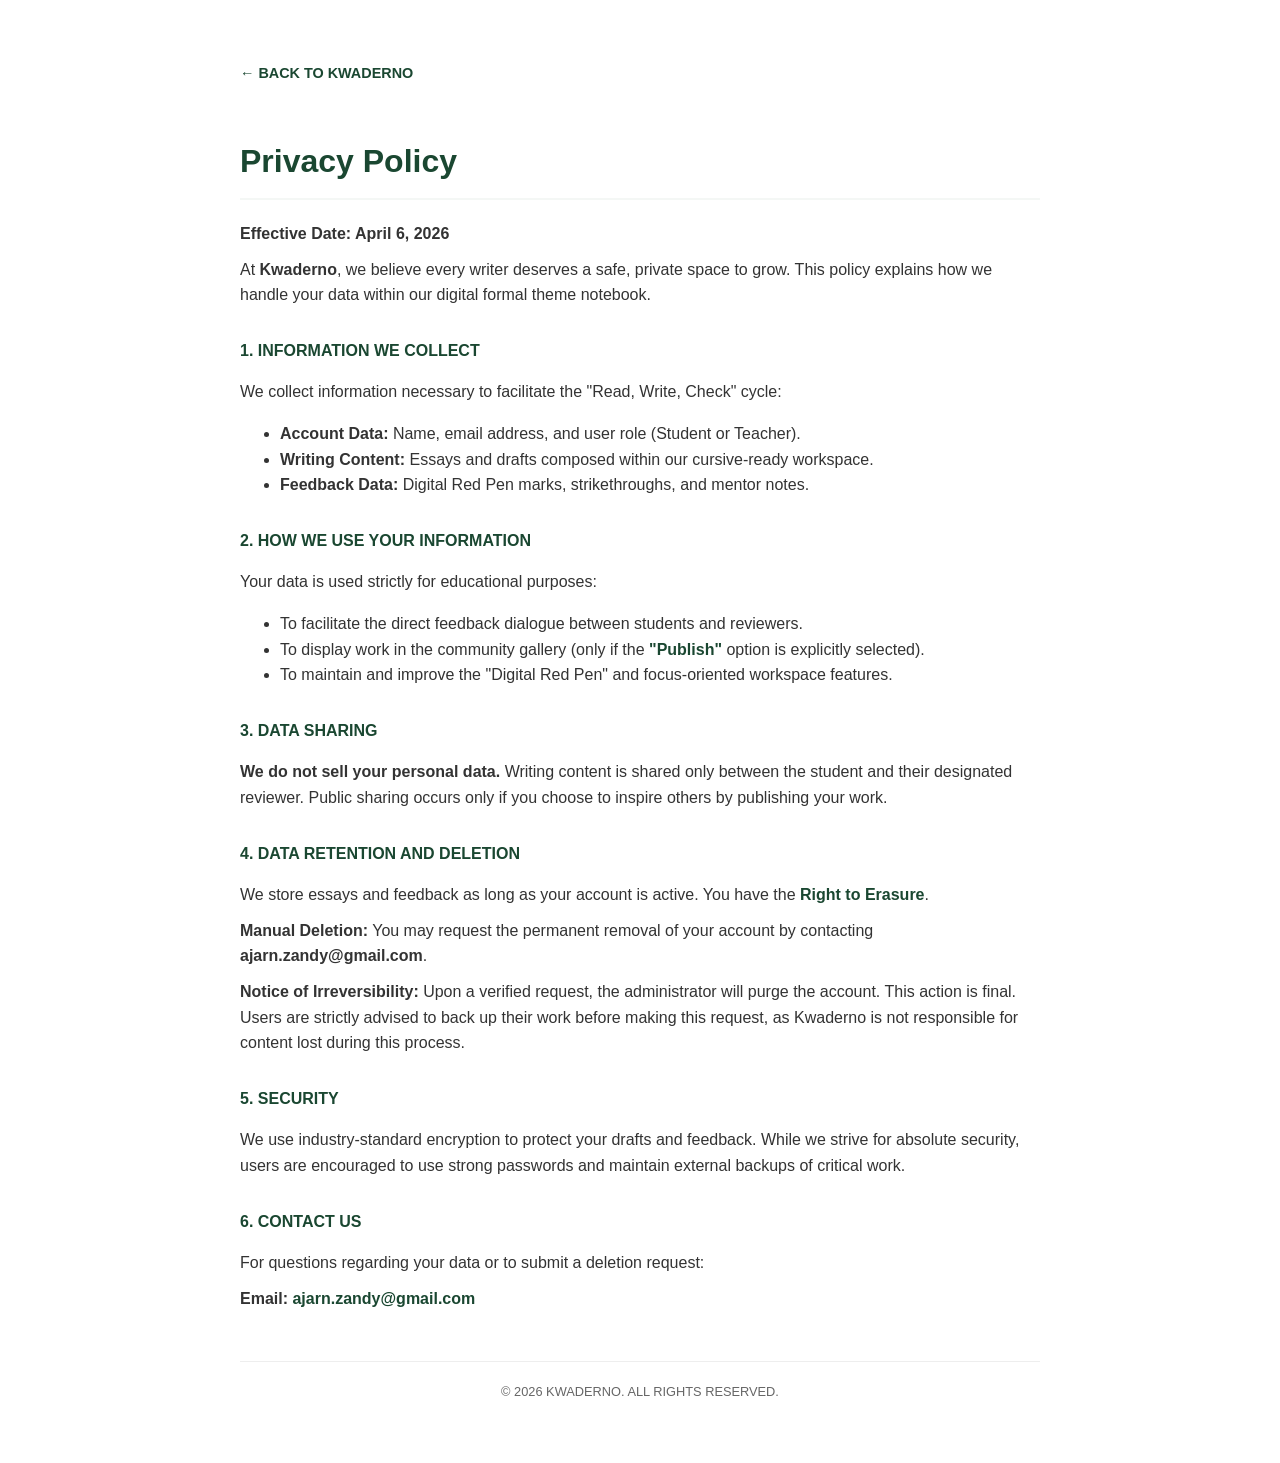
==== privacy.html @ 2a933771 "Add files via upload" ====
<!DOCTYPE html>
<html lang="en">
<head>
    <meta charset="UTF-8">
    <meta name="viewport" content="width=device-width, initial-scale=1.0">
    <title>Privacy Policy - Kwaderno</title>
    <style>
        :root {
            --deep-green: #1a4731;
            --muted: #666;
            --bg: #f4f7f5;
        }
        body { 
            font-family: Arial, sans-serif; 
            line-height: 1.6; 
            color: #333; 
            max-width: 800px; 
            margin: 60px auto; 
            padding: 0 20px; 
            background-color: #fff;
        }
        h1 { color: var(--deep-green); border-bottom: 2px solid var(--bg); padding-bottom: 10px; }
        h3 { margin-top: 30px; color: var(--deep-green); text-transform: uppercase; font-size: 1rem; }
        p { margin: 10px 0; }
        .back-link { 
            display: inline-block; 
            margin-bottom: 30px; 
            color: var(--deep-green); 
            text-decoration: none; 
            font-weight: bold; 
            font-size: 0.9rem;
        }
        .back-link:hover { text-decoration: underline; }
        footer { 
            margin-top: 50px; 
            padding-top: 20px; 
            border-top: 1px solid #eee; 
            font-size: 0.8rem; 
            color: var(--muted); 
            text-align: center;
        }
        .highlight { color: var(--deep-green); font-weight: bold; }
    </style>
</head>
<body>

    <a href="index.html" class="back-link">← BACK TO KWADERNO</a>

    <h1>Privacy Policy</h1>
    <p><strong>Effective Date: April 6, 2026</strong></p>
    <p>At <strong>Kwaderno</strong>, we believe every writer deserves a safe, private space to grow. This policy explains how we handle your data within our digital formal theme notebook.</p>

    <h3>1. Information We Collect</h3>
    <p>We collect information necessary to facilitate the "Read, Write, Check" cycle:</p>
    <ul>
        <li><strong>Account Data:</strong> Name, email address, and user role (Student or Teacher).</li>
        <li><strong>Writing Content:</strong> Essays and drafts composed within our cursive-ready workspace.</li>
        <li><strong>Feedback Data:</strong> Digital Red Pen marks, strikethroughs, and mentor notes.</li>
    </ul>

    <h3>2. How We Use Your Information</h3>
    <p>Your data is used strictly for educational purposes:</p>
    <ul>
        <li>To facilitate the direct feedback dialogue between students and reviewers.</li>
        <li>To display work in the community gallery (only if the <span class="highlight">"Publish"</span> option is explicitly selected).</li>
        <li>To maintain and improve the "Digital Red Pen" and focus-oriented workspace features.</li>
    </ul>

    <h3>3. Data Sharing</h3>
    <p><strong>We do not sell your personal data.</strong> Writing content is shared only between the student and their designated reviewer. Public sharing occurs only if you choose to inspire others by publishing your work.</p>

    <h3>4. Data Retention and Deletion</h3>
    <p>We store essays and feedback as long as your account is active. You have the <span class="highlight">Right to Erasure</span>.</p>
    <p><strong>Manual Deletion:</strong> You may request the permanent removal of your account by contacting <strong>ajarn.zandy@gmail.com</strong>. </p>
    <p><strong>Notice of Irreversibility:</strong> Upon a verified request, the administrator will purge the account. This action is final. Users are strictly advised to back up their work before making this request, as Kwaderno is not responsible for content lost during this process.</p>

    <h3>5. Security</h3>
    <p>We use industry-standard encryption to protect your drafts and feedback. While we strive for absolute security, users are encouraged to use strong passwords and maintain external backups of critical work.</p>

    <h3>6. Contact Us</h3>
    <p>For questions regarding your data or to submit a deletion request:</p>
    <p><strong>Email:</strong> <a href="mailto:ajarn.zandy@gmail.com" style="color: var(--deep-green); font-weight: bold; text-decoration: none;">ajarn.zandy@gmail.com</a></p>

    <footer>
        © 2026 KWADERNO. ALL RIGHTS RESERVED.
    </footer>

</body>
</html>
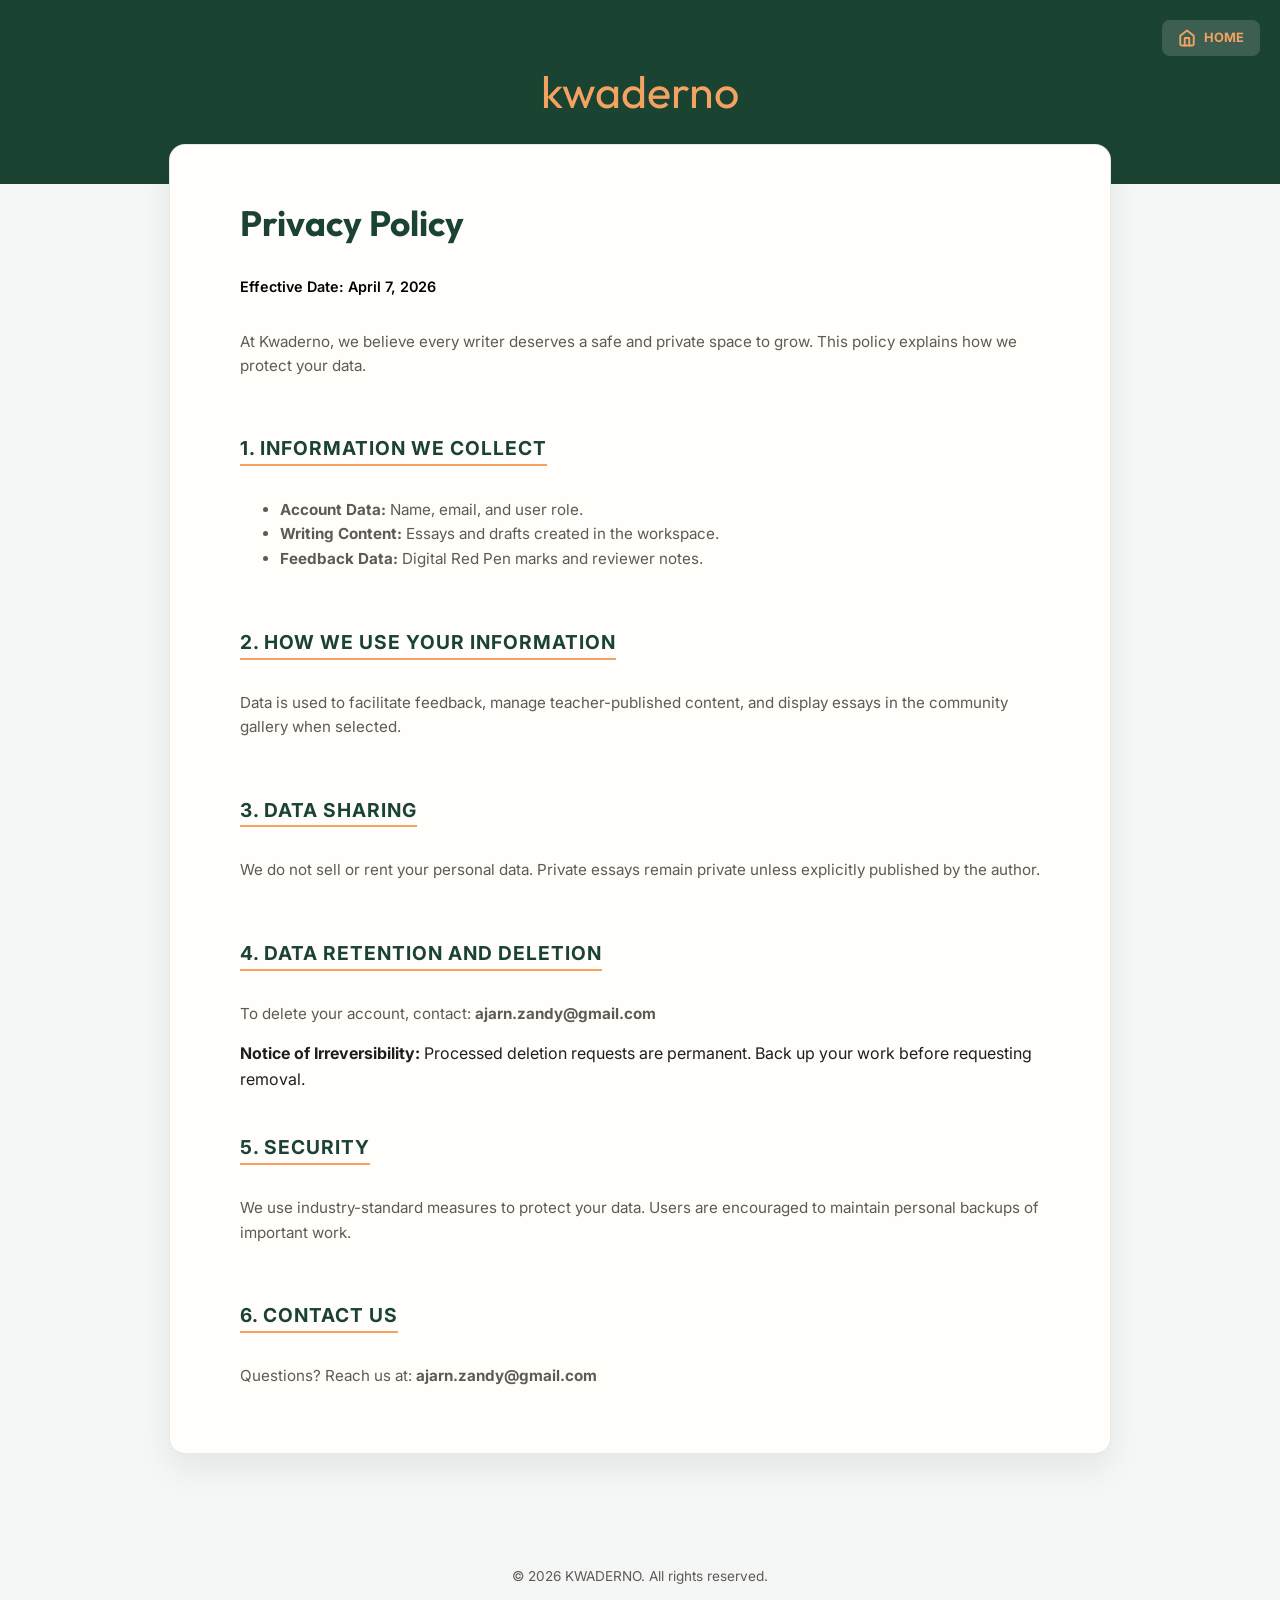
==== commit 1a69467b: "Add files via upload" ====
--- a/privacy.html
+++ b/privacy.html
@@ -3,87 +3,113 @@
 <head>
     <meta charset="UTF-8">
     <meta name="viewport" content="width=device-width, initial-scale=1.0">
-    <title>Privacy Policy - Kwaderno</title>
+    <title>Privacy Policy — Kwaderno</title>
+    <link href="https://fonts.googleapis.com/css2?family=Inter:wght@400;700;900&family=Outfit:wght@900&family=Lato:wght@400;700&display=swap" rel="stylesheet">
     <style>
         :root {
-            --deep-green: #1a4731;
-            --muted: #666;
-            --bg: #f4f7f5;
+            --deep-green: #1B4332;
+            --squash: #F4A261;
+            --paper: #fffefb;
+            --ink: #1f1f1f;
+            --muted: #5f5a54;
+            --border: rgba(27, 67, 50, 0.1);
         }
-        body { 
-            font-family: Arial, sans-serif; 
-            line-height: 1.6; 
-            color: #333; 
-            max-width: 800px; 
-            margin: 60px auto; 
-            padding: 0 20px; 
-            background-color: #fff;
+        body { margin: 0; font-family: 'Inter', sans-serif; background: #f4f7f5; color: var(--ink); line-height: 1.6; }
+        
+        header {
+            background: var(--deep-green);
+            color: white;
+            padding: 2.5rem 1rem;
+            text-align: center;
+            position: center; /* Needed for absolute positioning of home button */
         }
-        h1 { color: var(--deep-green); border-bottom: 2px solid var(--bg); padding-bottom: 10px; }
-        h3 { margin-top: 30px; color: var(--deep-green); text-transform: uppercase; font-size: 1rem; }
-        p { margin: 10px 0; }
-        .back-link { 
-            display: inline-block; 
-            margin-bottom: 30px; 
-            color: var(--deep-green); 
-            text-decoration: none; 
-            font-weight: bold; 
-            font-size: 0.9rem;
+
+        .nav-home {
+            position: absolute;
+            top: 20px;
+            right: 20px;
+            background: rgba(255,255,255,0.15);
+            border: 1px solid var(--squash)(255,255,255,0.3);
+            color: var(--squash);
+            padding: 8px 16px;
+            border-radius: 8px;
+            font-size: 0.8rem;
+            font-weight: 700;
+            text-decoration: none;
+            display: flex;
+            align-items: center;
+            gap: 8px;
+            transition: 0.2s;
         }
-        .back-link:hover { text-decoration: underline; }
-        footer { 
-            margin-top: 50px; 
-            padding-top: 20px; 
-            border-top: 1px solid #eee; 
-            font-size: 0.8rem; 
-            color: var(--muted); 
-            text-align: center;
+        .nav-home:hover { background: rgba(255,255,255,0.25); transform: translateY(-2px); }
+
+        .brand {
+            font-family: 'Outfit', sans-serif;
+            font-size: 2.8rem;
+            text-transform: lowercase;
+            color: var(--squash);
+            margin: 1rem;
+            text-decoration: none;
+            display: inline-block;
         }
-        .highlight { color: var(--deep-green); font-weight: bold; }
+
+        .container {
+            max-width: 800px;
+            margin: -2.5rem auto 4rem auto;
+            background: var(--paper);
+            padding: 50px 70px;
+            border-radius: 16px;
+            box-shadow: 0 15px 35px rgba(0,0,0,0.07);
+            border: 1px solid var(--border);
+        }
+        h1 { color: var(--deep-green); font-family: 'Outfit', sans-serif; font-size: 2.2rem; margin-top: 0; }
+        h2 { color: var(--deep-green); border-bottom: 2px solid var(--squash); display: inline-block; margin-top: 2.5rem; font-size: 1.2rem; text-transform: uppercase; letter-spacing: 1px; }
+        p, li { color: var(--muted); font-size: 0.95rem; }
+        .last-updated { color: black; font-weight: 600; display: block; margin-bottom: 2rem; font-size: 0.9rem; }
+        footer { text-align: center; padding: 3rem; font-size: 0.85rem; color: var(--muted); }
+        @media (max-width: 768px) { .container { margin: 1rem; padding: 30px; } .nav-home span { display: none; } }
     </style>
 </head>
 <body>
+    <header>
+        <a href="index.html" class="nav-home">
+            <svg xmlns="http://www.w3.org/2000/svg" width="18" height="18" viewBox="0 0 24 24" fill="none" stroke="currentColor" stroke-width="2.5" stroke-linecap="round" stroke-linejoin="round"><path d="m3 9 9-7 9 7v11a2 2 0 0 1-2 2H5a2 2 0 0 1-2-2z"/><polyline points="9 22 9 12 15 12 15 22"/></svg>
+            <span>HOME</span>
+        </a>
+        <a href="index.html" class="brand">kwaderno</a>
+    </header>
+    <div class="container">
+        <h1>Privacy Policy</h1>
+        <span class="last-updated">Effective Date: April 7, 2026</span>
+        
+        <p>At Kwaderno, we believe every writer deserves a safe and private space to grow. This policy explains how we protect your data.</p>
 
-    <a href="index.html" class="back-link">← BACK TO KWADERNO</a>
+        <h2>1. Information We Collect</h2>
+        <ul>
+            <li><strong>Account Data:</strong> Name, email, and user role.</li>
+            <li><strong>Writing Content:</strong> Essays and drafts created in the workspace.</li>
+            <li><strong>Feedback Data:</strong> Digital Red Pen marks and reviewer notes.</li>
+        </ul>
 
-    <h1>Privacy Policy</h1>
-    <p><strong>Effective Date: April 6, 2026</strong></p>
-    <p>At <strong>Kwaderno</strong>, we believe every writer deserves a safe, private space to grow. This policy explains how we handle your data within our digital formal theme notebook.</p>
+        <h2>2. How We Use Your Information</h2>
+        <p>Data is used to facilitate feedback, manage teacher-published content, and display essays in the community gallery when selected.</p>
 
-    <h3>1. Information We Collect</h3>
-    <p>We collect information necessary to facilitate the "Read, Write, Check" cycle:</p>
-    <ul>
-        <li><strong>Account Data:</strong> Name, email address, and user role (Student or Teacher).</li>
-        <li><strong>Writing Content:</strong> Essays and drafts composed within our cursive-ready workspace.</li>
-        <li><strong>Feedback Data:</strong> Digital Red Pen marks, strikethroughs, and mentor notes.</li>
-    </ul>
+        <h2>3. Data Sharing</h2>
+        <p>We do not sell or rent your personal data. Private essays remain private unless explicitly published by the author.</p>
 
-    <h3>2. How We Use Your Information</h3>
-    <p>Your data is used strictly for educational purposes:</p>
-    <ul>
-        <li>To facilitate the direct feedback dialogue between students and reviewers.</li>
-        <li>To display work in the community gallery (only if the <span class="highlight">"Publish"</span> option is explicitly selected).</li>
-        <li>To maintain and improve the "Digital Red Pen" and focus-oriented workspace features.</li>
-    </ul>
+        <h2>4. Data Retention and Deletion</h2>
+        <p>To delete your account, contact: <strong>ajarn.zandy@gmail.com</strong></p>
+        <div class="warning-box">
+            <strong>Notice of Irreversibility:</strong>
+            Processed deletion requests are permanent. Back up your work before requesting removal.
+        </div>
 
-    <h3>3. Data Sharing</h3>
-    <p><strong>We do not sell your personal data.</strong> Writing content is shared only between the student and their designated reviewer. Public sharing occurs only if you choose to inspire others by publishing your work.</p>
+        <h2>5. Security</h2>
+        <p>We use industry-standard measures to protect your data. Users are encouraged to maintain personal backups of important work.</p>
 
-    <h3>4. Data Retention and Deletion</h3>
-    <p>We store essays and feedback as long as your account is active. You have the <span class="highlight">Right to Erasure</span>.</p>
-    <p><strong>Manual Deletion:</strong> You may request the permanent removal of your account by contacting <strong>ajarn.zandy@gmail.com</strong>. </p>
-    <p><strong>Notice of Irreversibility:</strong> Upon a verified request, the administrator will purge the account. This action is final. Users are strictly advised to back up their work before making this request, as Kwaderno is not responsible for content lost during this process.</p>
-
-    <h3>5. Security</h3>
-    <p>We use industry-standard encryption to protect your drafts and feedback. While we strive for absolute security, users are encouraged to use strong passwords and maintain external backups of critical work.</p>
-
-    <h3>6. Contact Us</h3>
-    <p>For questions regarding your data or to submit a deletion request:</p>
-    <p><strong>Email:</strong> <a href="mailto:ajarn.zandy@gmail.com" style="color: var(--deep-green); font-weight: bold; text-decoration: none;">ajarn.zandy@gmail.com</a></p>
-
-    <footer>
-        © 2026 KWADERNO. ALL RIGHTS RESERVED.
-    </footer>
-
+        <h2>6. Contact Us</h2>
+        <p>Questions? Reach us at: <strong>ajarn.zandy@gmail.com</strong></p>
+    </div>
+    <footer>© 2026 KWADERNO. All rights reserved.</footer>
 </body>
 </html>
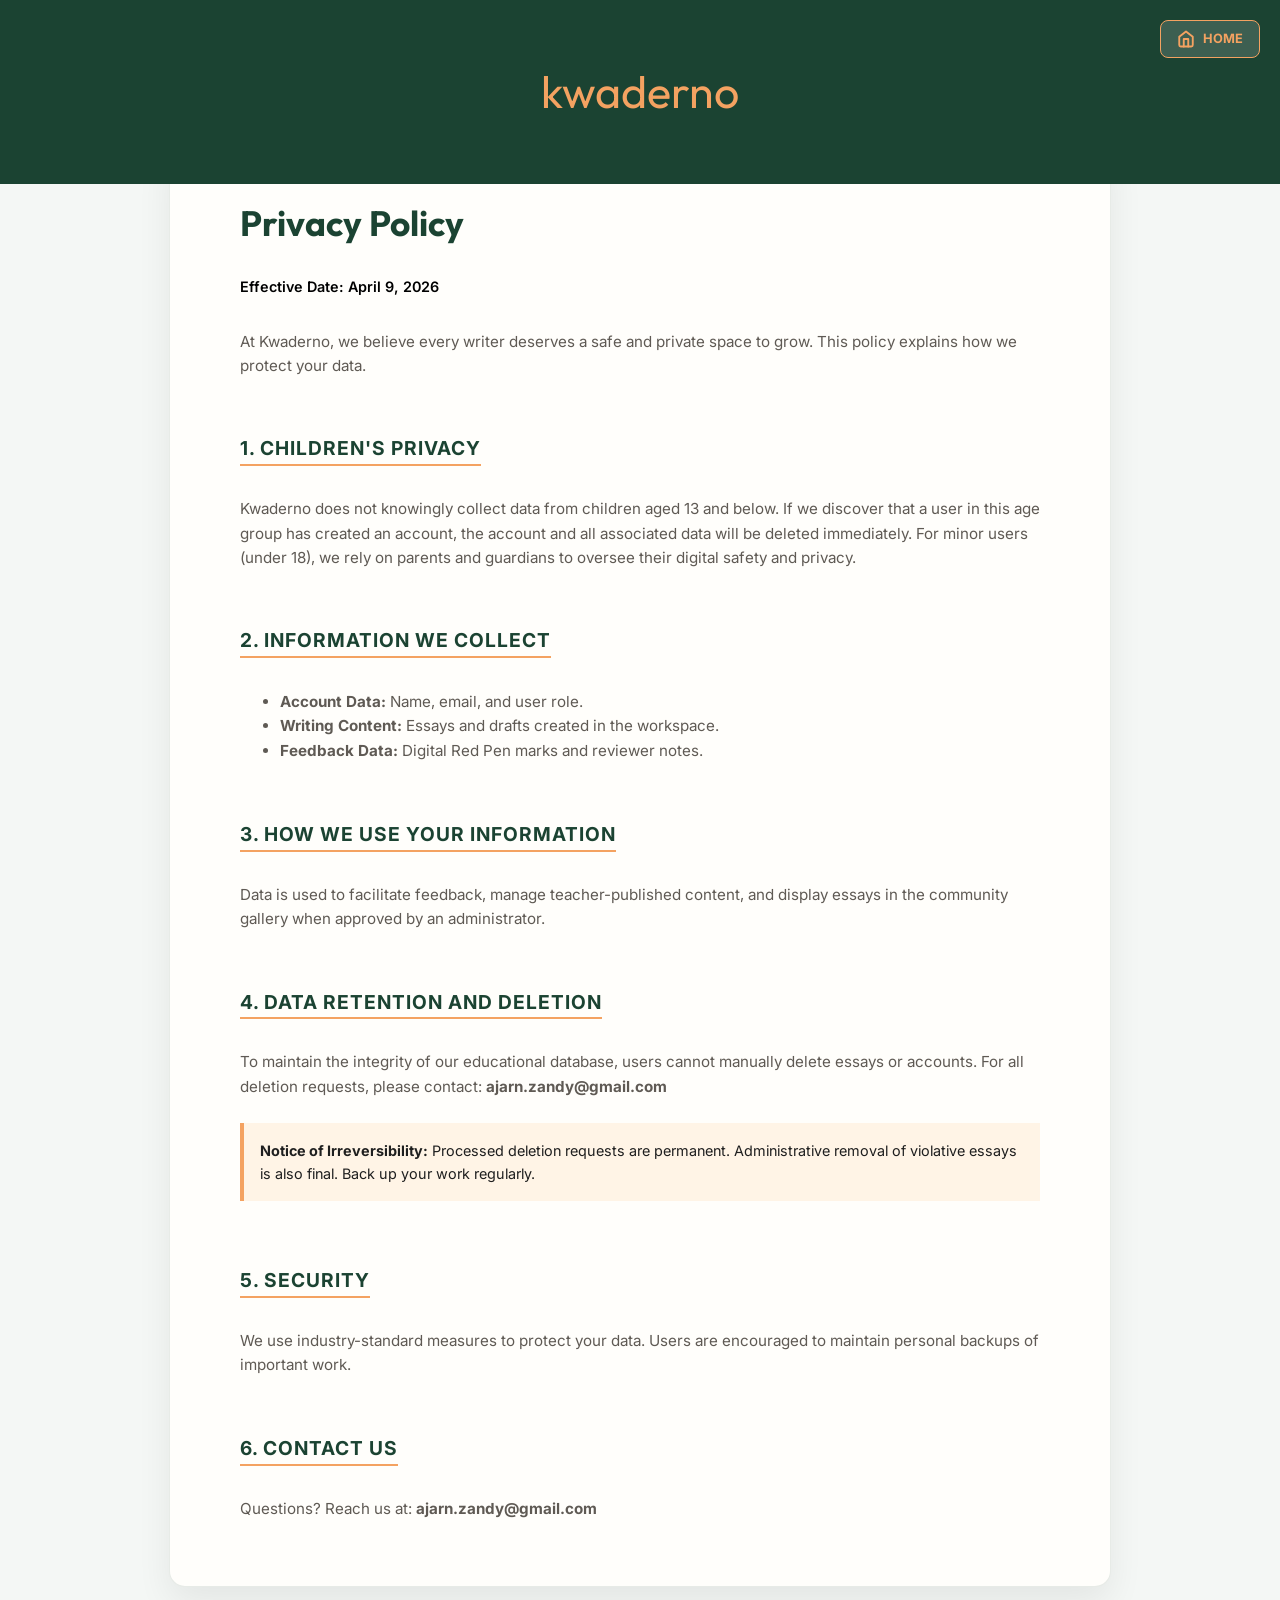
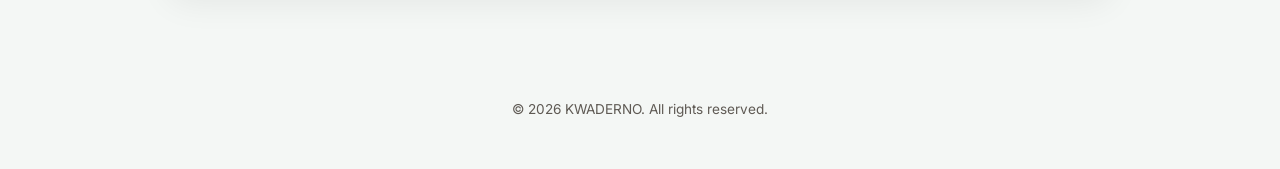
==== commit d6a28bbe: "Add files via upload" ====
--- a/privacy.html
+++ b/privacy.html
@@ -15,57 +15,16 @@
             --border: rgba(27, 67, 50, 0.1);
         }
         body { margin: 0; font-family: 'Inter', sans-serif; background: #f4f7f5; color: var(--ink); line-height: 1.6; }
-        
-        header {
-            background: var(--deep-green);
-            color: white;
-            padding: 2.5rem 1rem;
-            text-align: center;
-            position: center; /* Needed for absolute positioning of home button */
-        }
-
-        .nav-home {
-            position: absolute;
-            top: 20px;
-            right: 20px;
-            background: rgba(255,255,255,0.15);
-            border: 1px solid var(--squash)(255,255,255,0.3);
-            color: var(--squash);
-            padding: 8px 16px;
-            border-radius: 8px;
-            font-size: 0.8rem;
-            font-weight: 700;
-            text-decoration: none;
-            display: flex;
-            align-items: center;
-            gap: 8px;
-            transition: 0.2s;
-        }
+        header { background: var(--deep-green); color: white; padding: 2.5rem 1rem; text-align: center; position: relative; }
+        .nav-home { position: absolute; top: 20px; right: 20px; background: rgba(255,255,255,0.15); border: 1px solid var(--squash); color: var(--squash); padding: 8px 16px; border-radius: 8px; font-size: 0.8rem; font-weight: 700; text-decoration: none; display: flex; align-items: center; gap: 8px; transition: 0.2s; }
         .nav-home:hover { background: rgba(255,255,255,0.25); transform: translateY(-2px); }
-
-        .brand {
-            font-family: 'Outfit', sans-serif;
-            font-size: 2.8rem;
-            text-transform: lowercase;
-            color: var(--squash);
-            margin: 1rem;
-            text-decoration: none;
-            display: inline-block;
-        }
-
-        .container {
-            max-width: 800px;
-            margin: -2.5rem auto 4rem auto;
-            background: var(--paper);
-            padding: 50px 70px;
-            border-radius: 16px;
-            box-shadow: 0 15px 35px rgba(0,0,0,0.07);
-            border: 1px solid var(--border);
-        }
+        .brand { font-family: 'Outfit', sans-serif; font-size: 2.8rem; text-transform: lowercase; color: var(--squash); margin: 1rem; text-decoration: none; display: inline-block; }
+        .container { max-width: 800px; margin: -2.5rem auto 4rem auto; background: var(--paper); padding: 50px 70px; border-radius: 16px; box-shadow: 0 15px 35px rgba(0,0,0,0.07); border: 1px solid var(--border); }
         h1 { color: var(--deep-green); font-family: 'Outfit', sans-serif; font-size: 2.2rem; margin-top: 0; }
         h2 { color: var(--deep-green); border-bottom: 2px solid var(--squash); display: inline-block; margin-top: 2.5rem; font-size: 1.2rem; text-transform: uppercase; letter-spacing: 1px; }
         p, li { color: var(--muted); font-size: 0.95rem; }
         .last-updated { color: black; font-weight: 600; display: block; margin-bottom: 2rem; font-size: 0.9rem; }
+        .warning-box { background: #fff4e6; border-left: 4px solid var(--squash); padding: 1rem; margin: 1.5rem 0; font-size: 0.9rem; }
         footer { text-align: center; padding: 3rem; font-size: 0.85rem; color: var(--muted); }
         @media (max-width: 768px) { .container { margin: 1rem; padding: 30px; } .nav-home span { display: none; } }
     </style>
@@ -80,28 +39,28 @@
     </header>
     <div class="container">
         <h1>Privacy Policy</h1>
-        <span class="last-updated">Effective Date: April 7, 2026</span>
-        
+        <span class="last-updated">Effective Date: April 9, 2026</span>
+                
         <p>At Kwaderno, we believe every writer deserves a safe and private space to grow. This policy explains how we protect your data.</p>
 
-        <h2>1. Information We Collect</h2>
+        <h2>1. Children's Privacy</h2>
+        <p>Kwaderno does not knowingly collect data from children aged 13 and below. If we discover that a user in this age group has created an account, the account and all associated data will be deleted immediately. For minor users (under 18), we rely on parents and guardians to oversee their digital safety and privacy.</p>
+
+        <h2>2. Information We Collect</h2>
         <ul>
             <li><strong>Account Data:</strong> Name, email, and user role.</li>
             <li><strong>Writing Content:</strong> Essays and drafts created in the workspace.</li>
             <li><strong>Feedback Data:</strong> Digital Red Pen marks and reviewer notes.</li>
         </ul>
 
-        <h2>2. How We Use Your Information</h2>
-        <p>Data is used to facilitate feedback, manage teacher-published content, and display essays in the community gallery when selected.</p>
-
-        <h2>3. Data Sharing</h2>
-        <p>We do not sell or rent your personal data. Private essays remain private unless explicitly published by the author.</p>
+        <h2>3. How We Use Your Information</h2>
+        <p>Data is used to facilitate feedback, manage teacher-published content, and display essays in the community gallery when approved by an administrator.</p>
 
         <h2>4. Data Retention and Deletion</h2>
-        <p>To delete your account, contact: <strong>ajarn.zandy@gmail.com</strong></p>
+        <p>To maintain the integrity of our educational database, users cannot manually delete essays or accounts. For all deletion requests, please contact: <strong>ajarn.zandy@gmail.com</strong></p>
         <div class="warning-box">
             <strong>Notice of Irreversibility:</strong>
-            Processed deletion requests are permanent. Back up your work before requesting removal.
+            Processed deletion requests are permanent. Administrative removal of violative essays is also final. Back up your work regularly.
         </div>
 
         <h2>5. Security</h2>
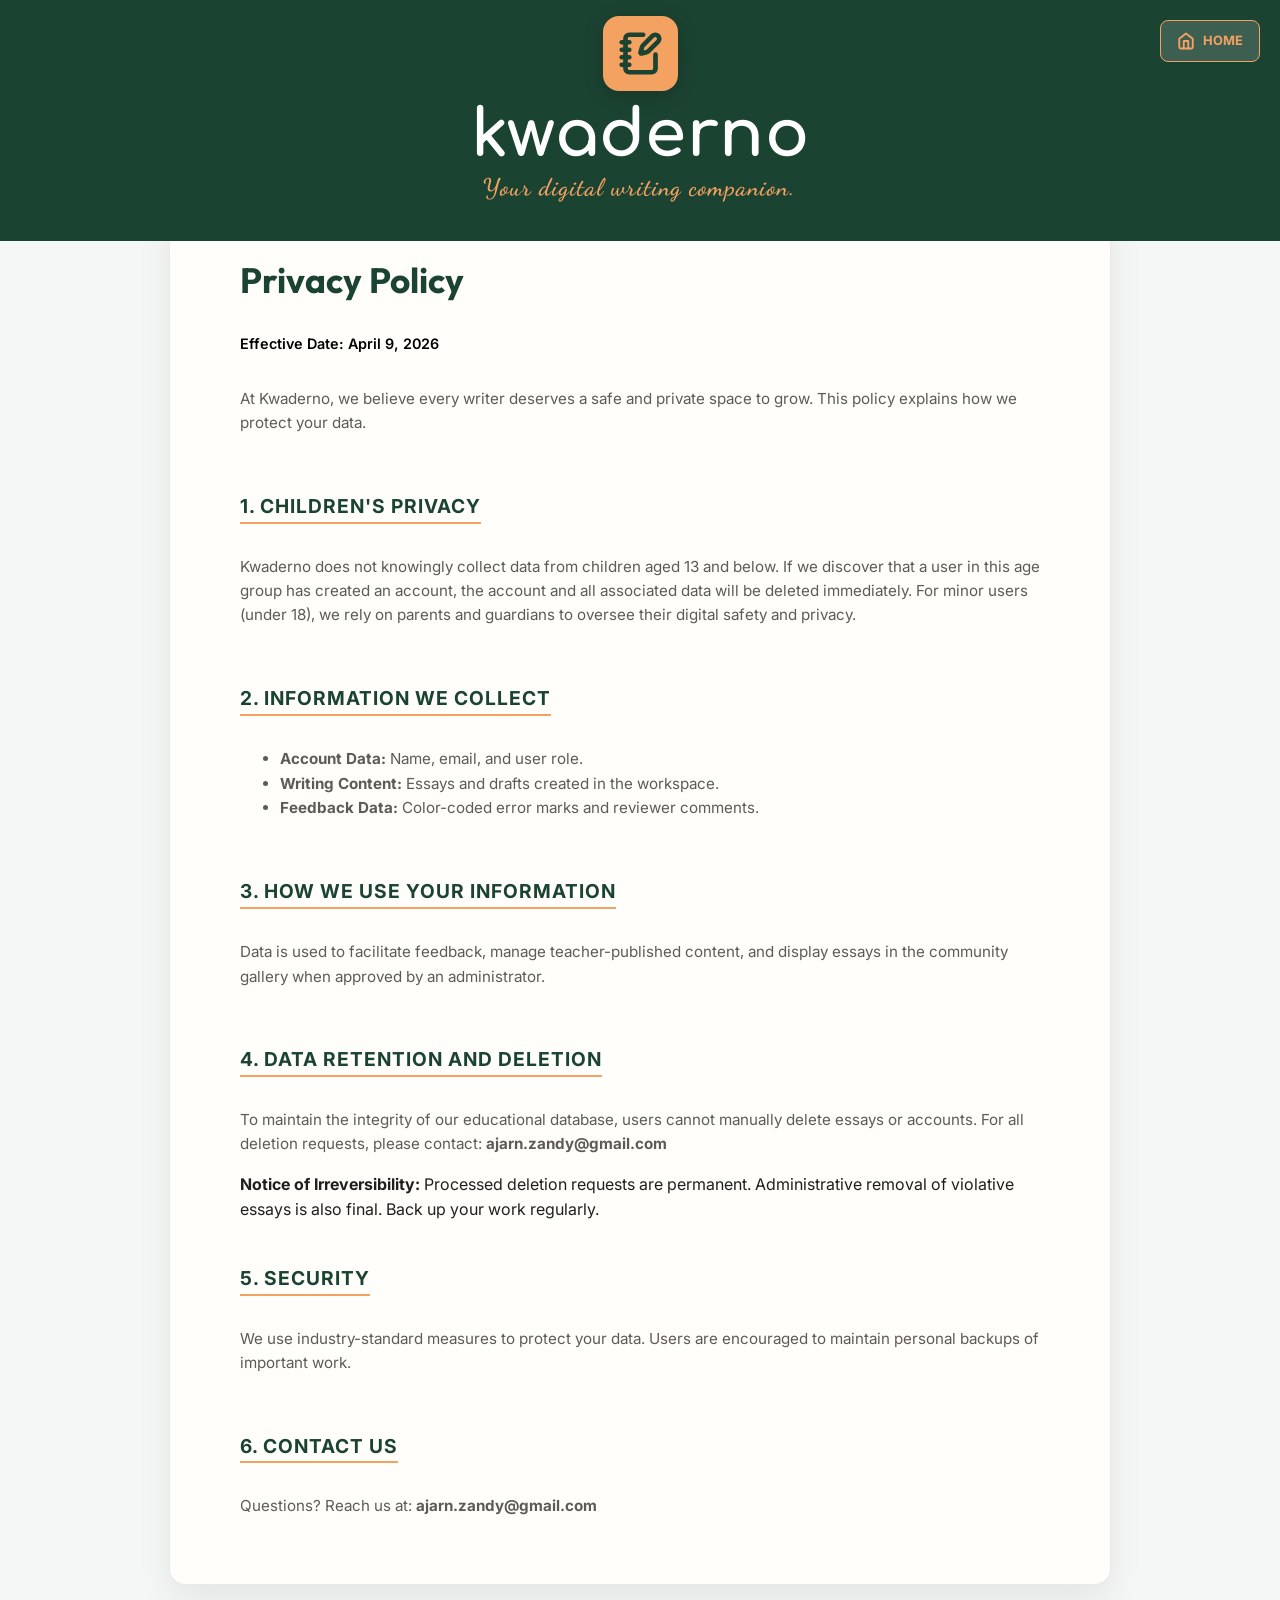
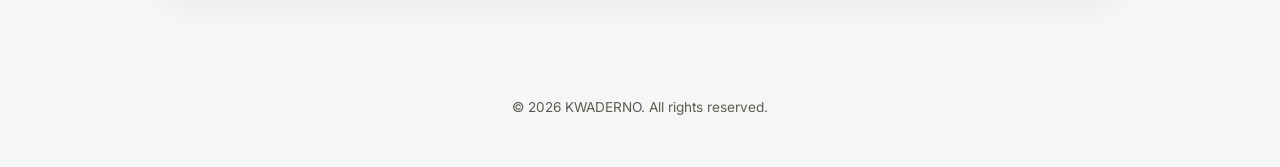
==== commit 8cf2142a: "Add files via upload" ====
--- a/privacy.html
+++ b/privacy.html
@@ -3,40 +3,64 @@
 <head>
     <meta charset="UTF-8">
     <meta name="viewport" content="width=device-width, initial-scale=1.0">
-    <title>Privacy Policy — Kwaderno</title>
+    <title>Terms of Service — Kwaderno</title>
     <link href="https://fonts.googleapis.com/css2?family=Inter:wght@400;700;900&family=Outfit:wght@900&family=Lato:wght@400;700&display=swap" rel="stylesheet">
-    <style>
-        :root {
-            --deep-green: #1B4332;
-            --squash: #F4A261;
-            --paper: #fffefb;
-            --ink: #1f1f1f;
-            --muted: #5f5a54;
-            --border: rgba(27, 67, 50, 0.1);
-        }
-        body { margin: 0; font-family: 'Inter', sans-serif; background: #f4f7f5; color: var(--ink); line-height: 1.6; }
-        header { background: var(--deep-green); color: white; padding: 2.5rem 1rem; text-align: center; position: relative; }
-        .nav-home { position: absolute; top: 20px; right: 20px; background: rgba(255,255,255,0.15); border: 1px solid var(--squash); color: var(--squash); padding: 8px 16px; border-radius: 8px; font-size: 0.8rem; font-weight: 700; text-decoration: none; display: flex; align-items: center; gap: 8px; transition: 0.2s; }
-        .nav-home:hover { background: rgba(255,255,255,0.25); transform: translateY(-2px); }
-        .brand { font-family: 'Outfit', sans-serif; font-size: 2.8rem; text-transform: lowercase; color: var(--squash); margin: 1rem; text-decoration: none; display: inline-block; }
-        .container { max-width: 800px; margin: -2.5rem auto 4rem auto; background: var(--paper); padding: 50px 70px; border-radius: 16px; box-shadow: 0 15px 35px rgba(0,0,0,0.07); border: 1px solid var(--border); }
-        h1 { color: var(--deep-green); font-family: 'Outfit', sans-serif; font-size: 2.2rem; margin-top: 0; }
-        h2 { color: var(--deep-green); border-bottom: 2px solid var(--squash); display: inline-block; margin-top: 2.5rem; font-size: 1.2rem; text-transform: uppercase; letter-spacing: 1px; }
-        p, li { color: var(--muted); font-size: 0.95rem; }
-        .last-updated { color: black; font-weight: 600; display: block; margin-bottom: 2rem; font-size: 0.9rem; }
-        .warning-box { background: #fff4e6; border-left: 4px solid var(--squash); padding: 1rem; margin: 1.5rem 0; font-size: 0.9rem; }
-        footer { text-align: center; padding: 3rem; font-size: 0.85rem; color: var(--muted); }
-        @media (max-width: 768px) { .container { margin: 1rem; padding: 30px; } .nav-home span { display: none; } }
-    </style>
+    <link href="https://fonts.googleapis.com/css2?family=Dancing+Script:wght@600&family=Inter:wght@400;700;900&display=swap" rel="stylesheet">
+    <link href="https://fonts.googleapis.com/css2?family=Comfortaa:wght@300..700&display=swap" rel="stylesheet">
+ <style>
+:root {
+    --deep-green: #1B4332;
+    --squash: #F4A261;
+    --paper: #fffefb;
+    --ink: #1f1f1f;
+    --muted: #5f5a54;
+    --border: rgba(27, 67, 50, 0.1);
+}
+body { margin: 0; font-family: 'Inter', sans-serif; background: #f4f7f5; color: var(--ink); line-height: 1.6; }
+header { background: var(--deep-green); color: white; padding: 1rem 0rem 0rem 0rem; display: flex; flex-direction: column; align-items: center; text-align: center; position: relative; }
+.logo { width: 75px; height: 75px; background: var(--squash); border-radius: 16px; display: grid; place-items: center; color: var(--deep-green); margin-bottom: 0.5rem; box-shadow: 0 4px 20px rgba(0,0,0,0.2); }
+.brand-text b { display: block; font-family: 'Comfortaa', serif; font-size: 4.1rem; letter-spacing: 0.4px; line-height: 1.1; margin-bottom: 0.2rem; font-weight: 900; text-transform: lowercase; }
+.brand-text span { display: block; font-family: 'Dancing Script', cursive; font-size: 1.5rem; color: var(--squash); text-transform: none; letter-spacing: 1px; margin-top: -5px; font-weight: 600; }
+.nav-home { position: absolute; top: 20px; right: 20px; background: rgba(255,255,255,0.15); border: 1px solid var(--squash); color: var(--squash); padding: 10px 16px; border-radius: 8px; font-size: 0.8rem; font-weight: 700; text-decoration: none; display: flex; align-items: center; gap: 8px; transition: 0.2s; }
+.nav-home:hover { background: rgba(255,255,255,0.25); transform: translateY(-2px); }
+.container { max-width: 800px; margin: -2.5rem auto 4rem auto; background: var(--paper); padding: 50px 70px; border-radius: 16px; box-shadow: 0 15px 35px rgba(0,0,0,0.07); border: 1px solid var(--border); }
+h1 { color: var(--deep-green); font-family: 'Outfit', sans-serif; font-size: 2.2rem; margin-top: 0; }
+h2 { color: var(--deep-green); border-bottom: 2px solid var(--squash); display: inline-block; margin-top: 2.5rem; font-size: 1.2rem; text-transform: uppercase; letter-spacing: 1px; }
+p, li { color: var(--muted); font-size: 0.95rem; }
+.last-updated { color: black; font-weight: 600; display: block; margin-bottom: 2rem; font-size: 0.9rem; }
+footer { text-align: center; padding: 3rem; font-size: 0.85rem; color: var(--muted); }
+@media (max-width: 768px) { .container { margin: 1rem; padding: 30px; } .nav-home span { display: none; } .brand-text b { font-size: 2.8rem; } }
+</style>
 </head>
 <body>
-    <header>
-        <a href="index.html" class="nav-home">
-            <svg xmlns="http://www.w3.org/2000/svg" width="18" height="18" viewBox="0 0 24 24" fill="none" stroke="currentColor" stroke-width="2.5" stroke-linecap="round" stroke-linejoin="round"><path d="m3 9 9-7 9 7v11a2 2 0 0 1-2 2H5a2 2 0 0 1-2-2z"/><polyline points="9 22 9 12 15 12 15 22"/></svg>
-            <span>HOME</span>
-        </a>
-        <a href="index.html" class="brand">kwaderno</a>
-    </header>
+   <header>
+    <a href="index.html" class="nav-home">
+        <svg xmlns="http://www.w3.org/2000/svg" width="18" height="18" viewBox="0 0 24 24" fill="none" stroke="currentColor" stroke-width="2.5" stroke-linecap="round" stroke-linejoin="round"><path d="m3 9 9-7 9 7v11a2 2 0 0 1-2 2H5a2 2 0 0 1-2-2z"/><polyline points="9 22 9 12 15 12 15 22"/></svg>
+        <span>HOME</span>
+    </a>
+    <div class="logo">
+      <svg xmlns="http://www.w3.org/2000/svg" width="45" height="45" viewBox="0 0 24 24" fill="none" stroke="var(--deep-green)" stroke-width="2.5" stroke-linecap="round" stroke-linejoin="round">
+          <path d="M13.4 2H6a2 2 0 0 0-2 2v16a2 2 0 0 0 2 2h12a2 2 0 0 0 2-2v-7.4"/>
+          <path d="M2 6h4"/><path d="M2 10h4"/><path d="M2 14h4"/><path d="M2 18h4"/>
+          <path d="M21.378 5.626a1 1 0 1 0-3.004-3.004l-5.01 5.012a2 2 0 0 0-.506.854l-.837 2.87a.5.5 0 0 0 .62.62l2.87-.837a2 2 0 0 0 .854-.506z"/>
+      </svg>
+    </div>
+
+    <div class="brand-text">
+      <b>kwaderno</b>
+      <span class="typing-demo">Your digital writing companion.</span>
+      <span class="cursor">&nbsp;</span>
+    </div>
+
+  </div>
+
+  <button id="nav-btn" class="nav-action" onclick="goBack()" style="display: none; align-items: center; gap: 8px;">
+    <svg xmlns="http://www.w3.org/2000/svg" width="16" height="16" viewBox="0 0 24 24" fill="none" stroke="currentColor" stroke-width="2.5" stroke-linecap="round" stroke-linejoin="round" style="display: inline-block; vertical-align: middle;">
+        <path d="m12 19-7-7 7-7"/><path d="M19 12H5"/>
+    </svg>
+    <span style="font-weight: 700; letter-spacing: 0.5px;">BACK</span>
+  </button>
+</header>
     <div class="container">
         <h1>Privacy Policy</h1>
         <span class="last-updated">Effective Date: April 9, 2026</span>
@@ -50,7 +74,7 @@
         <ul>
             <li><strong>Account Data:</strong> Name, email, and user role.</li>
             <li><strong>Writing Content:</strong> Essays and drafts created in the workspace.</li>
-            <li><strong>Feedback Data:</strong> Digital Red Pen marks and reviewer notes.</li>
+            <li><strong>Feedback Data:</strong> Color-coded error marks and reviewer comments.</li>
         </ul>
 
         <h2>3. How We Use Your Information</h2>
